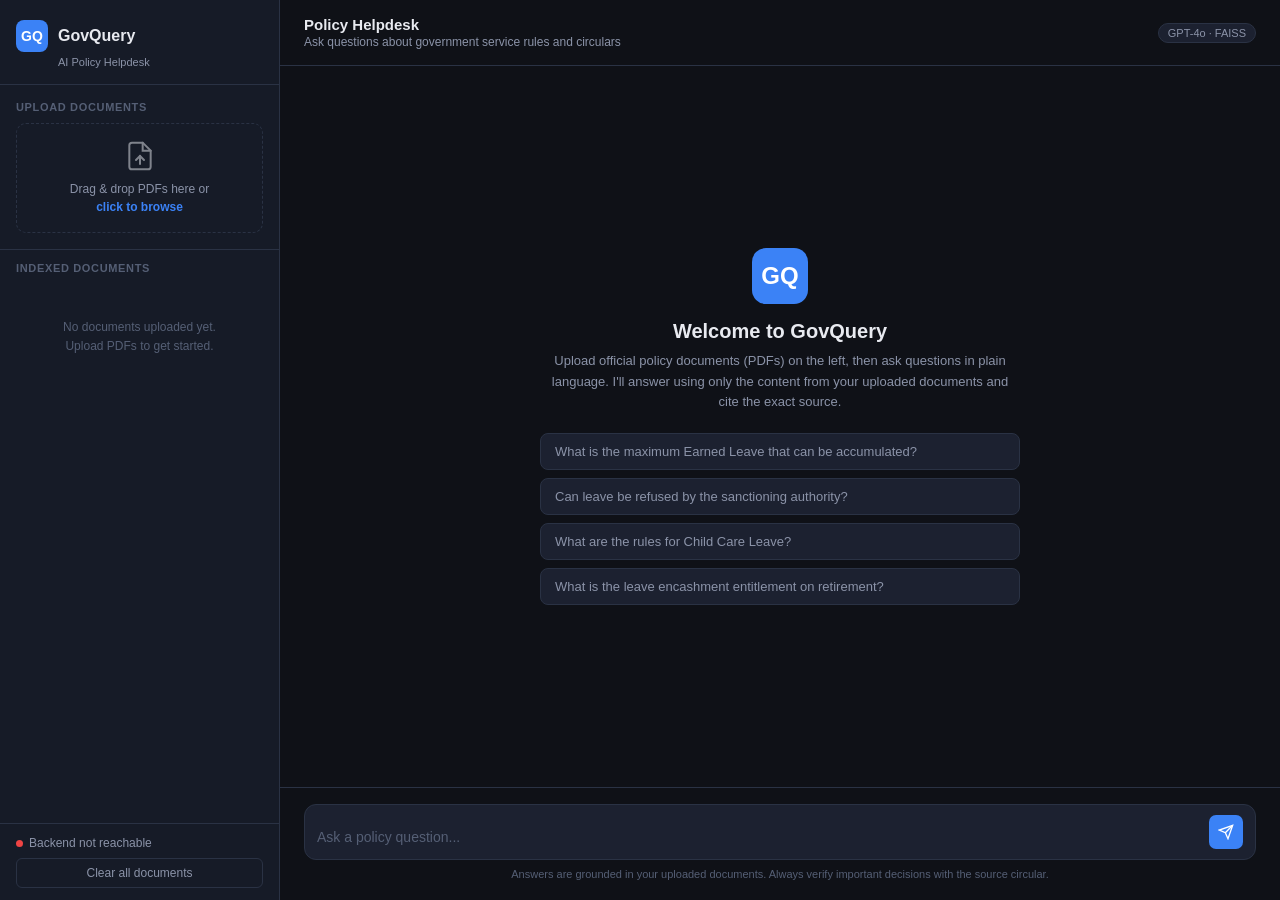
==== static/index.html @ bae01af0 "Add initial HTML structure for GovQuery app" ====
<!DOCTYPE html>
<html lang="en">
<head>
<meta charset="UTF-8"/>
<meta name="viewport" content="width=device-width, initial-scale=1.0"/>
<title>GovQuery — Policy Helpdesk</title>
<style>
  *, *::before, *::after { box-sizing: border-box; margin: 0; padding: 0; }

  :root {
    --bg-base:      #0f1117;
    --bg-sidebar:   #161b27;
    --bg-chat:      #0f1117;
    --bg-input:     #1c2130;
    --bg-user:      #1e3a5f;
    --bg-bot:       #1a2030;
    --bg-source:    #131926;
    --border:       #2a3244;
    --accent:       #3b82f6;
    --accent-hover: #2563eb;
    --accent-light: #1e3a5f;
    --text-primary: #e8eaf0;
    --text-sec:     #8b93a8;
    --text-muted:   #555f75;
    --green:        #22c55e;
    --yellow:       #f59e0b;
    --red:          #ef4444;
    --radius:       10px;
    --sidebar-w:    280px;
  }

  html, body { height: 100%; font-family: -apple-system, BlinkMacSystemFont, 'Segoe UI', sans-serif; background: var(--bg-base); color: var(--text-primary); font-size: 14px; }

  .layout { display: flex; height: 100vh; overflow: hidden; }

  /* ── Sidebar ── */
  .sidebar { width: var(--sidebar-w); background: var(--bg-sidebar); border-right: 1px solid var(--border); display: flex; flex-direction: column; flex-shrink: 0; }

  .sidebar-header { padding: 20px 16px 16px; border-bottom: 1px solid var(--border); }
  .brand { display: flex; align-items: center; gap: 10px; margin-bottom: 4px; }
  .brand-icon { width: 32px; height: 32px; background: var(--accent); border-radius: 8px; display: flex; align-items: center; justify-content: center; font-weight: 700; font-size: 14px; color: #fff; flex-shrink: 0; }
  .brand-name { font-size: 16px; font-weight: 600; }
  .brand-sub { font-size: 11px; color: var(--text-sec); margin-left: 42px; }

  .sidebar-section { padding: 16px; border-bottom: 1px solid var(--border); }
  .sidebar-label { font-size: 11px; font-weight: 600; color: var(--text-muted); text-transform: uppercase; letter-spacing: 0.06em; margin-bottom: 10px; }

  .upload-zone { border: 1.5px dashed var(--border); border-radius: var(--radius); padding: 16px; text-align: center; cursor: pointer; transition: border-color 0.2s, background 0.2s; }
  .upload-zone:hover, .upload-zone.drag { border-color: var(--accent); background: rgba(59,130,246,0.06); }
  .upload-zone input { display: none; }
  .upload-icon { width: 32px; height: 32px; margin: 0 auto 8px; opacity: 0.5; }
  .upload-icon svg { width: 100%; height: 100%; }
  .upload-text { font-size: 12px; color: var(--text-sec); line-height: 1.5; }
  .upload-text strong { color: var(--accent); }

  .upload-btn { margin-top: 10px; width: 100%; padding: 8px; background: var(--accent); color: #fff; border: none; border-radius: 6px; font-size: 13px; font-weight: 500; cursor: pointer; transition: background 0.15s; }
  .upload-btn:hover { background: var(--accent-hover); }
  .upload-btn:disabled { opacity: 0.5; cursor: not-allowed; }

  .progress-bar { height: 3px; background: var(--border); border-radius: 2px; margin-top: 8px; overflow: hidden; display: none; }
  .progress-fill { height: 100%; background: var(--accent); border-radius: 2px; transition: width 0.3s; width: 0%; }

  .doc-list { flex: 1; overflow-y: auto; padding: 8px; }
  .doc-item { display: flex; align-items: center; gap: 8px; padding: 8px 10px; border-radius: 7px; margin-bottom: 3px; background: var(--bg-input); border: 1px solid transparent; }
  .doc-item:hover { border-color: var(--border); }
  .doc-dot { width: 7px; height: 7px; border-radius: 50%; background: var(--green); flex-shrink: 0; }
  .doc-name { font-size: 12px; color: var(--text-sec); flex: 1; overflow: hidden; text-overflow: ellipsis; white-space: nowrap; }
  .doc-remove { width: 18px; height: 18px; background: none; border: none; color: var(--text-muted); cursor: pointer; font-size: 14px; display: flex; align-items: center; justify-content: center; border-radius: 4px; flex-shrink: 0; }
  .doc-remove:hover { color: var(--red); background: rgba(239,68,68,0.1); }

  .no-docs { text-align: center; padding: 20px 10px; color: var(--text-muted); font-size: 12px; line-height: 1.6; }

  .sidebar-footer { padding: 12px 16px; border-top: 1px solid var(--border); }
  .status-row { display: flex; align-items: center; gap: 6px; font-size: 12px; color: var(--text-sec); }
  .status-dot { width: 7px; height: 7px; border-radius: 50%; background: var(--green); flex-shrink: 0; }
  .status-dot.error { background: var(--red); }
  .clear-btn { margin-top: 8px; width: 100%; padding: 7px; background: none; border: 1px solid var(--border); border-radius: 6px; color: var(--text-sec); font-size: 12px; cursor: pointer; transition: all 0.15s; }
  .clear-btn:hover { border-color: var(--red); color: var(--red); background: rgba(239,68,68,0.07); }

  /* ── Main chat ── */
  .main { flex: 1; display: flex; flex-direction: column; min-width: 0; }

  .chat-header { padding: 16px 24px; border-bottom: 1px solid var(--border); display: flex; align-items: center; justify-content: space-between; flex-shrink: 0; }
  .chat-title { font-size: 15px; font-weight: 600; }
  .chat-sub { font-size: 12px; color: var(--text-sec); margin-top: 2px; }
  .model-badge { font-size: 11px; padding: 3px 9px; background: var(--bg-input); border: 1px solid var(--border); border-radius: 20px; color: var(--text-sec); }

  .messages { flex: 1; overflow-y: auto; padding: 24px; display: flex; flex-direction: column; gap: 20px; }
  .messages::-webkit-scrollbar { width: 5px; }
  .messages::-webkit-scrollbar-track { background: transparent; }
  .messages::-webkit-scrollbar-thumb { background: var(--border); border-radius: 3px; }

  .welcome { text-align: center; padding: 40px 20px; max-width: 520px; margin: auto; }
  .welcome-icon { width: 56px; height: 56px; background: var(--accent); border-radius: 14px; display: flex; align-items: center; justify-content: center; font-size: 24px; font-weight: 700; color: #fff; margin: 0 auto 16px; }
  .welcome h2 { font-size: 20px; font-weight: 600; margin-bottom: 8px; }
  .welcome p { color: var(--text-sec); line-height: 1.6; margin-bottom: 20px; font-size: 13px; }
  .sample-queries { display: flex; flex-direction: column; gap: 8px; }
  .sample-q { padding: 10px 14px; background: var(--bg-input); border: 1px solid var(--border); border-radius: 8px; font-size: 13px; color: var(--text-sec); cursor: pointer; text-align: left; transition: all 0.15s; }
  .sample-q:hover { border-color: var(--accent); color: var(--text-primary); background: var(--accent-light); }

  .msg-row { display: flex; gap: 12px; align-items: flex-start; }
  .msg-row.user { flex-direction: row-reverse; }
  .msg-avatar { width: 32px; height: 32px; border-radius: 8px; display: flex; align-items: center; justify-content: center; font-size: 12px; font-weight: 700; flex-shrink: 0; }
  .av-bot { background: var(--accent); color: #fff; }
  .av-user { background: #2d3748; color: var(--text-sec); }
  .msg-content { max-width: 72%; display: flex; flex-direction: column; gap: 8px; }
  .msg-row.user .msg-content { align-items: flex-end; }

  .bubble { padding: 12px 16px; border-radius: var(--radius); line-height: 1.65; font-size: 14px; }
  .bubble-user { background: var(--bg-user); border: 1px solid #2d5a9e; color: var(--text-primary); border-radius: var(--radius) var(--radius) 4px var(--radius); }
  .bubble-bot { background: var(--bg-bot); border: 1px solid var(--border); color: var(--text-primary); border-radius: var(--radius) var(--radius) var(--radius) 4px; white-space: pre-wrap; }
  .bubble-bot strong { color: #93c5fd; }
  .bubble-error { background: rgba(239,68,68,0.08); border: 1px solid rgba(239,68,68,0.3); color: #fca5a5; }

  /* Sources panel */
  .sources-panel { background: var(--bg-source); border: 1px solid var(--border); border-radius: var(--radius); overflow: hidden; }
  .sources-header { display: flex; align-items: center; justify-content: space-between; padding: 9px 13px; border-bottom: 1px solid var(--border); cursor: pointer; user-select: none; }
  .sources-header-left { display: flex; align-items: center; gap: 7px; font-size: 12px; font-weight: 500; color: var(--text-sec); }
  .src-icon { width: 14px; height: 14px; opacity: 0.7; }
  .sources-count { font-size: 11px; background: var(--accent-light); color: var(--accent); padding: 1px 6px; border-radius: 10px; }
  .toggle-arrow { font-size: 11px; color: var(--text-muted); transition: transform 0.2s; }
  .toggle-arrow.open { transform: rotate(180deg); }
  .sources-body { display: none; padding: 10px; }
  .sources-body.open { display: block; }
  .source-card { background: var(--bg-input); border: 1px solid var(--border); border-radius: 7px; padding: 10px 12px; margin-bottom: 6px; }
  .source-card:last-child { margin-bottom: 0; }
  .source-meta { display: flex; align-items: center; gap: 6px; margin-bottom: 6px; }
  .source-doc { font-size: 12px; font-weight: 500; color: var(--accent); overflow: hidden; text-overflow: ellipsis; white-space: nowrap; flex: 1; }
  .source-page { font-size: 11px; background: rgba(59,130,246,0.12); color: #93c5fd; padding: 2px 7px; border-radius: 10px; flex-shrink: 0; }
  .source-excerpt { font-size: 12px; color: var(--text-sec); line-height: 1.55; }

  /* Typing indicator */
  .typing-bubble { display: flex; align-items: center; gap: 4px; padding: 14px 16px; }
  .typing-dot { width: 7px; height: 7px; border-radius: 50%; background: var(--text-muted); animation: bounce 1.2s ease-in-out infinite; }
  .typing-dot:nth-child(2) { animation-delay: 0.2s; }
  .typing-dot:nth-child(3) { animation-delay: 0.4s; }
  @keyframes bounce { 0%, 60%, 100% { transform: translateY(0); } 30% { transform: translateY(-6px); } }

  /* Input area */
  .input-area { padding: 16px 24px 20px; border-top: 1px solid var(--border); flex-shrink: 0; }
  .input-wrap { background: var(--bg-input); border: 1px solid var(--border); border-radius: 12px; display: flex; align-items: flex-end; gap: 8px; padding: 10px 12px; transition: border-color 0.2s; }
  .input-wrap:focus-within { border-color: var(--accent); }
  #query-input { flex: 1; background: none; border: none; outline: none; color: var(--text-primary); font-size: 14px; resize: none; max-height: 140px; min-height: 22px; line-height: 1.5; font-family: inherit; }
  #query-input::placeholder { color: var(--text-muted); }
  .send-btn { width: 34px; height: 34px; background: var(--accent); border: none; border-radius: 7px; cursor: pointer; display: flex; align-items: center; justify-content: center; flex-shrink: 0; transition: background 0.15s, opacity 0.15s; }
  .send-btn:hover:not(:disabled) { background: var(--accent-hover); }
  .send-btn:disabled { opacity: 0.4; cursor: not-allowed; }
  .send-btn svg { width: 16px; height: 16px; fill: none; stroke: #fff; stroke-width: 2; }
  .input-hint { font-size: 11px; color: var(--text-muted); text-align: center; margin-top: 8px; }

  .toast { position: fixed; bottom: 24px; right: 24px; padding: 10px 16px; border-radius: 8px; font-size: 13px; z-index: 999; animation: slideIn 0.25s ease; max-width: 320px; }
  .toast.success { background: #14532d; border: 1px solid #16a34a; color: #bbf7d0; }
  .toast.error { background: #450a0a; border: 1px solid #dc2626; color: #fecaca; }
  .toast.info { background: #1e3a5f; border: 1px solid var(--accent); color: #bfdbfe; }
  @keyframes slideIn { from { opacity: 0; transform: translateY(10px); } to { opacity: 1; transform: translateY(0); } }

  @media (max-width: 700px) {
    .sidebar { display: none; }
    .messages { padding: 16px; }
    .msg-content { max-width: 90%; }
    .input-area { padding: 12px 16px 16px; }
  }
</style>
</head>
<body>
<div class="layout">

  <!-- Sidebar -->
  <aside class="sidebar">
    <div class="sidebar-header">
      <div class="brand">
        <div class="brand-icon">GQ</div>
        <div class="brand-name">GovQuery</div>
      </div>
      <div class="brand-sub">AI Policy Helpdesk</div>
    </div>

    <div class="sidebar-section">
      <div class="sidebar-label">Upload Documents</div>
      <div class="upload-zone" id="dropZone">
        <input type="file" id="fileInput" accept=".pdf" multiple/>
        <div class="upload-icon">
          <svg viewBox="0 0 24 24" fill="none" stroke="currentColor" stroke-width="1.5" stroke-linecap="round">
            <path d="M14 2H6a2 2 0 0 0-2 2v16a2 2 0 0 0 2 2h12a2 2 0 0 0 2-2V8z"/>
            <polyline points="14,2 14,8 20,8"/><line x1="12" y1="18" x2="12" y2="12"/>
            <polyline points="9,15 12,12 15,15"/>
          </svg>
        </div>
        <div class="upload-text">Drag &amp; drop PDFs here or<br/><strong>click to browse</strong></div>
      </div>
      <div class="progress-bar" id="progressBar">
        <div class="progress-fill" id="progressFill"></div>
      </div>
    </div>

    <div class="sidebar-label" style="padding:12px 16px 6px;">Indexed Documents</div>
    <div class="doc-list" id="docList">
      <div class="no-docs" id="noDocsMsg">No documents uploaded yet.<br/>Upload PDFs to get started.</div>
    </div>

    <div class="sidebar-footer">
      <div class="status-row">
        <div class="status-dot" id="statusDot"></div>
        <span id="statusText">Connecting...</span>
      </div>
      <button class="clear-btn" id="clearBtn" onclick="clearAll()">Clear all documents</button>
    </div>
  </aside>

  <!-- Main -->
  <main class="main">
    <div class="chat-header">
      <div>
        <div class="chat-title">Policy Helpdesk</div>
        <div class="chat-sub">Ask questions about government service rules and circulars</div>
      </div>
      <span class="model-badge" id="modelBadge">GPT-4o · FAISS</span>
    </div>

    <div class="messages" id="messages">
      <div class="welcome" id="welcome">
        <div class="welcome-icon">GQ</div>
        <h2>Welcome to GovQuery</h2>
        <p>Upload official policy documents (PDFs) on the left, then ask questions in plain language. I'll answer using only the content from your uploaded documents and cite the exact source.</p>
        <div class="sample-queries">
          <button class="sample-q" onclick="useSample(this)">What is the maximum Earned Leave that can be accumulated?</button>
          <button class="sample-q" onclick="useSample(this)">Can leave be refused by the sanctioning authority?</button>
          <button class="sample-q" onclick="useSample(this)">What are the rules for Child Care Leave?</button>
          <button class="sample-q" onclick="useSample(this)">What is the leave encashment entitlement on retirement?</button>
        </div>
      </div>
    </div>

    <div class="input-area">
      <div class="input-wrap">
        <textarea id="query-input" placeholder="Ask a policy question..." rows="1" onkeydown="handleKey(event)" oninput="autoResize(this)"></textarea>
        <button class="send-btn" id="sendBtn" onclick="sendQuery()" title="Send">
          <svg viewBox="0 0 24 24"><line x1="22" y1="2" x2="11" y2="13"/><polygon points="22,2 15,22 11,13 2,9"/></svg>
        </button>
      </div>
      <div class="input-hint">Answers are grounded in your uploaded documents. Always verify important decisions with the source circular.</div>
    </div>
  </main>
</div>

<script>
const API = "";
let isLoading = false;
let documents = [];

async function fetchStatus() {
  try {
    const r = await fetch(`${API}/api/status`);
    const d = await r.json();
    documents = d.documents || [];
    renderDocList();
    document.getElementById("statusDot").className = "status-dot";
    document.getElementById("statusText").textContent = `${d.chunks_indexed} chunks indexed`;
  } catch {
    document.getElementById("statusDot").className = "status-dot error";
    document.getElementById("statusText").textContent = "Backend not reachable";
  }
}

function renderDocList() {
  const list = document.getElementById("docList");
  const noMsg = document.getElementById("noDocsMsg");
  const existing = list.querySelectorAll(".doc-item");
  existing.forEach(e => e.remove());
  if (documents.length === 0) {
    noMsg.style.display = "";
    return;
  }
  noMsg.style.display = "none";
  documents.forEach(name => {
    const item = document.createElement("div");
    item.className = "doc-item";
    item.innerHTML = `<div class="doc-dot"></div><div class="doc-name" title="${name}">${name}</div>`;
    list.appendChild(item);
  });
}

function setupUpload() {
  const zone = document.getElementById("dropZone");
  const input = document.getElementById("fileInput");

  zone.addEventListener("click", () => input.click());
  input.addEventListener("change", () => handleFiles(Array.from(input.files)));

  zone.addEventListener("dragover", e => { e.preventDefault(); zone.classList.add("drag"); });
  zone.addEventListener("dragleave", () => zone.classList.remove("drag"));
  zone.addEventListener("drop", e => {
    e.preventDefault();
    zone.classList.remove("drag");
    const files = Array.from(e.dataTransfer.files).filter(f => f.name.toLowerCase().endsWith(".pdf"));
    if (files.length) handleFiles(files);
    else showToast("Only PDF files are supported.", "error");
  });
}

async function handleFiles(files) {
  if (!files.length) return;
  const bar = document.getElementById("progressBar");
  const fill = document.getElementById("progressFill");
  bar.style.display = "block";
  fill.style.width = "0%";

  for (let i = 0; i < files.length; i++) {
    const file = files[i];
    fill.style.width = `${Math.round(((i + 0.5) / files.length) * 100)}%`;
    try {
      const fd = new FormData();
      fd.append("file", file);
      const r = await fetch(`${API}/api/upload`, { method: "POST", body: fd });
      const d = await r.json();
      if (d.success) {
        showToast(`Indexed: ${file.name} (${d.chunks_added} chunks)`, "success");
      } else {
        showToast(`Error: ${d.error}`, "error");
      }
    } catch (e) {
      showToast(`Upload failed: ${file.name}`, "error");
    }
    fill.style.width = `${Math.round(((i + 1) / files.length) * 100)}%`;
  }

  setTimeout(() => { bar.style.display = "none"; fill.style.width = "0%"; }, 800);
  document.getElementById("fileInput").value = "";
  await fetchStatus();
}

async function sendQuery() {
  const input = document.getElementById("query-input");
  const query = input.value.trim();
  if (!query || isLoading) return;

  isLoading = true;
  input.value = "";
  autoResize(input);
  document.getElementById("sendBtn").disabled = true;

  const welcome = document.getElementById("welcome");
  if (welcome) welcome.remove();

  appendUserMsg(query);
  const typingId = appendTyping();

  try {
    const r = await fetch(`${API}/api/query`, {
      method: "POST",
      headers: { "Content-Type": "application/json" },
      body: JSON.stringify({ query }),
    });
    const d = await r.json();
    removeTyping(typingId);

    if (d.error) {
      appendBotMsg(d.error, [], true);
    } else {
      appendBotMsg(d.answer, d.sources || []);
    }
  } catch (e) {
    removeTyping(typingId);
    appendBotMsg("Could not reach the backend. Make sure the server is running on port 5000.", [], true);
  }

  isLoading = false;
  document.getElementById("sendBtn").disabled = false;
  input.focus();
}

function appendUserMsg(text) {
  const msgs = document.getElementById("messages");
  const row = document.createElement("div");
  row.className = "msg-row user";
  row.innerHTML = `
    <div class="msg-avatar av-user">U</div>
    <div class="msg-content">
      <div class="bubble bubble-user">${escHtml(text)}</div>
    </div>`;
  msgs.appendChild(row);
  scrollBottom();
}

function appendTyping() {
  const msgs = document.getElementById("messages");
  const id = "typing_" + Date.now();
  const row = document.createElement("div");
  row.className = "msg-row";
  row.id = id;
  row.innerHTML = `
    <div class="msg-avatar av-bot">GQ</div>
    <div class="msg-content">
      <div class="bubble bubble-bot">
        <div class="typing-bubble">
          <div class="typing-dot"></div><div class="typing-dot"></div><div class="typing-dot"></div>
        </div>
      </div>
    </div>`;
  msgs.appendChild(row);
  scrollBottom();
  return id;
}

function removeTyping(id) {
  const el = document.getElementById(id);
  if (el) el.remove();
}

function appendBotMsg(text, sources, isError = false) {
  const msgs = document.getElementById("messages");
  const row = document.createElement("div");
  row.className = "msg-row";

  let sourcesHtml = "";
  if (sources && sources.length > 0) {
    const cards = sources.map((s, i) => `
      <div class="source-card">
        <div class="source-meta">
          <div class="source-doc">${escHtml(s.document)}</div>
          <div class="source-page">Page ${s.page}</div>
        </div>
        <div class="source-excerpt">${escHtml(s.excerpt)}</div>
      </div>`).join("");

    sourcesHtml = `
      <div class="sources-panel">
        <div class="sources-header" onclick="toggleSources(this)">
          <div class="sources-header-left">
            <svg class="src-icon" viewBox="0 0 16 16" fill="none" stroke="currentColor" stroke-width="1.5">
              <path d="M4 2h8a1 1 0 0 1 1 1v10a1 1 0 0 1-1 1H4a1 1 0 0 1-1-1V3a1 1 0 0 1 1-1z"/>
              <line x1="5.5" y1="6" x2="10.5" y2="6"/><line x1="5.5" y1="9" x2="8.5" y2="9"/>
            </svg>
            Sources
            <span class="sources-count">${sources.length}</span>
          </div>
          <span class="toggle-arrow">▼</span>
        </div>
        <div class="sources-body">${cards}</div>
      </div>`;
  }

  const formattedText = escHtml(text).replace(/\*\*(.*?)\*\*/g, '<strong>$1</strong>');

  row.innerHTML = `
    <div class="msg-avatar av-bot">GQ</div>
    <div class="msg-content">
      <div class="bubble ${isError ? "bubble-error" : "bubble-bot"}">${formattedText}</div>
      ${sourcesHtml}
    </div>`;
  msgs.appendChild(row);
  scrollBottom();
}

function toggleSources(header) {
  const body = header.nextElementSibling;
  const arrow = header.querySelector(".toggle-arrow");
  body.classList.toggle("open");
  arrow.classList.toggle("open");
}

async function clearAll() {
  if (!confirm("Clear all indexed documents? This cannot be undone.")) return;
  try {
    await fetch(`${API}/api/clear`, { method: "POST" });
    documents = [];
    renderDocList();
    showToast("All documents cleared.", "info");
    fetchStatus();
  } catch {
    showToast("Failed to clear documents.", "error");
  }
}

function useSample(btn) {
  const input = document.getElementById("query-input");
  input.value = btn.textContent;
  autoResize(input);
  input.focus();
  sendQuery();
}

function handleKey(e) {
  if (e.key === "Enter" && !e.shiftKey) {
    e.preventDefault();
    sendQuery();
  }
}

function autoResize(el) {
  el.style.height = "auto";
  el.style.height = Math.min(el.scrollHeight, 140) + "px";
}

function scrollBottom() {
  const msgs = document.getElementById("messages");
  msgs.scrollTop = msgs.scrollHeight;
}

function escHtml(str) {
  return (str || "").replace(/&/g,"&amp;").replace(/</g,"&lt;").replace(/>/g,"&gt;").replace(/"/g,"&quot;");
}

function showToast(msg, type = "info") {
  const existing = document.querySelectorAll(".toast");
  existing.forEach(t => t.remove());
  const t = document.createElement("div");
  t.className = `toast ${type}`;
  t.textContent = msg;
  document.body.appendChild(t);
  setTimeout(() => t.remove(), 4000);
}

setupUpload();
fetchStatus();
setInterval(fetchStatus, 30000);
</script>
</body>
</html>
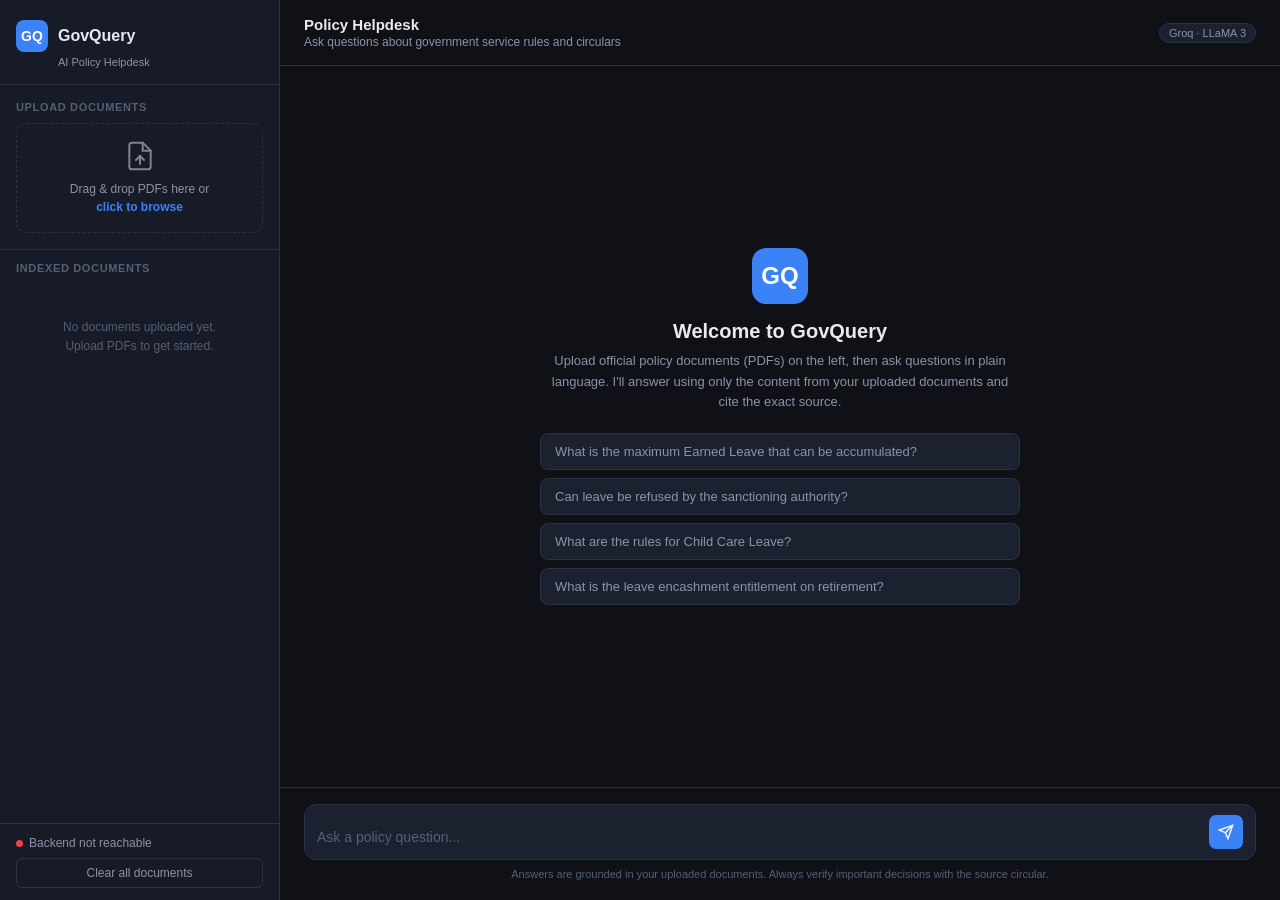
==== commit 82f3327c: "Update index.html" ====
--- a/static/index.html
+++ b/static/index.html
@@ -214,7 +214,7 @@
         <div class="chat-title">Policy Helpdesk</div>
         <div class="chat-sub">Ask questions about government service rules and circulars</div>
       </div>
-      <span class="model-badge" id="modelBadge">GPT-4o · FAISS</span>
+      <span class="model-badge" id="modelBadge">Groq · LLaMA 3</span>
     </div>
 
     <div class="messages" id="messages">
@@ -256,6 +256,8 @@
     renderDocList();
     document.getElementById("statusDot").className = "status-dot";
     document.getElementById("statusText").textContent = `${d.chunks_indexed} chunks indexed`;
+    const badge = document.getElementById("modelBadge");
+    if (badge) badge.textContent = `${d.llm_model || 'llama3-8b-8192'} · ${d.embed_mode === 'st' ? 'MiniLM' : 'TF-IDF'}`;
   } catch {
     document.getElementById("statusDot").className = "status-dot error";
     document.getElementById("statusText").textContent = "Backend not reachable";
